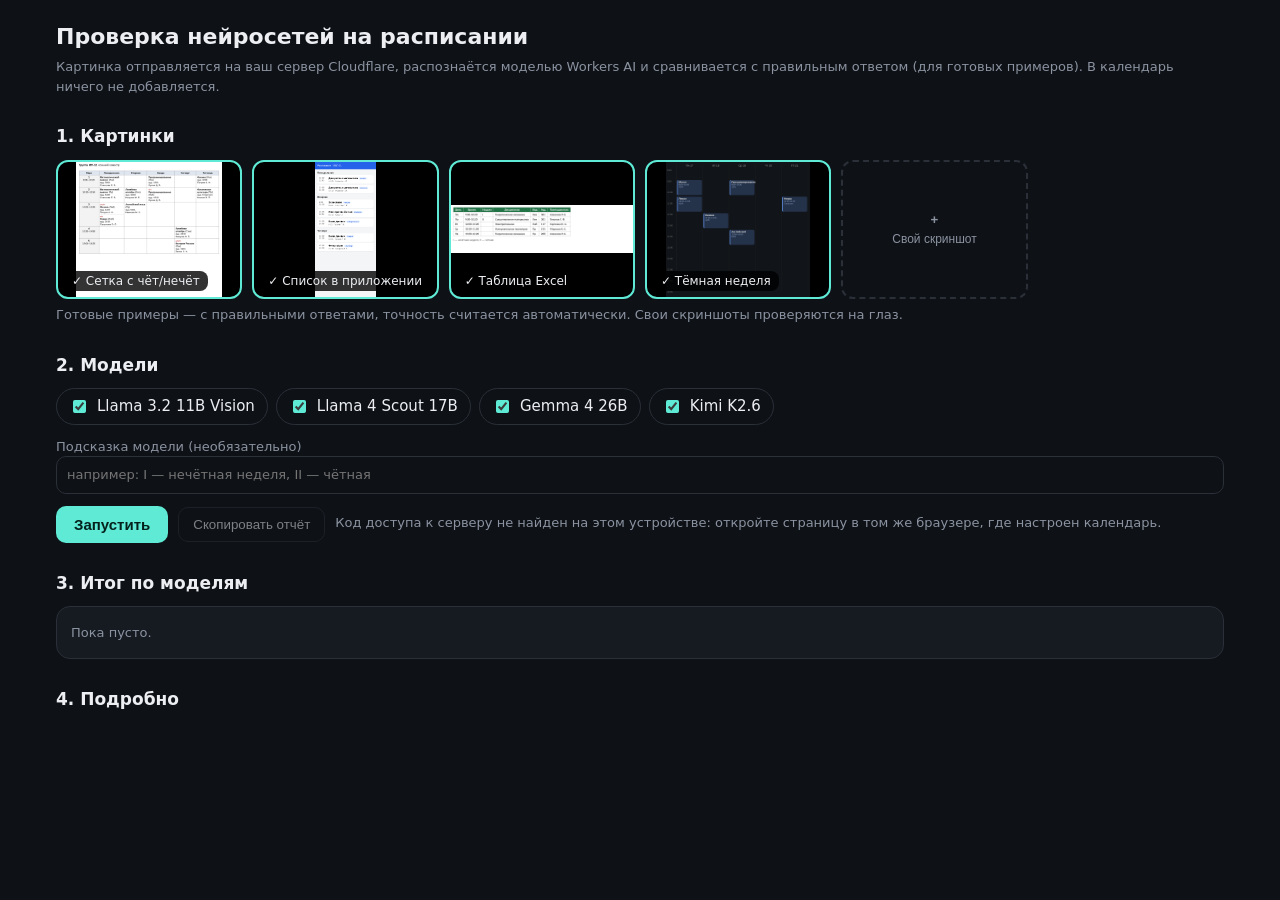
==== ai-test/index.html @ 11fc49e7 "Тест нейросетей для распознавания расписания: /ai/schedule на сервере и страница ai-test Co-Authored" ====
<!doctype html>
<html lang="ru">
<head>
<meta charset="utf-8">
<meta http-equiv="Content-Security-Policy" content="default-src 'self'; script-src 'self'; style-src 'self' 'unsafe-inline'; img-src 'self' data: blob:; connect-src 'self' https://*.workers.dev; object-src 'none'; base-uri 'self'; form-action 'none'">
<meta name="viewport" content="width=device-width, initial-scale=1">
<title>Проверка нейросетей: расписание</title>
<style>
  :root{--bg:#0E1116;--panel:#161A21;--ink:#ECEEF2;--mute:#8B93A1;--line:#2A2F38;--acc:#5EEAD4;--good:#4ADE80;--mid:#FACC15;--bad:#F87171}
  *{box-sizing:border-box}
  body{margin:0;background:var(--bg);color:var(--ink);font:15px/1.5 system-ui,-apple-system,Segoe UI,Roboto,sans-serif}
  main{max-width:1200px;margin:0 auto;padding:20px 16px 60px}
  h1{font-size:22px;margin:0 0 4px}h2{font-size:17px;margin:28px 0 10px}
  .mute{color:var(--mute)}.small{font-size:13px}
  .card{background:var(--panel);border:1px solid var(--line);border-radius:14px;padding:14px}
  .imgs{display:grid;grid-template-columns:repeat(auto-fill,minmax(170px,1fr));gap:10px}
  .img{position:relative;border:2px solid var(--line);border-radius:12px;overflow:hidden;cursor:pointer;background:#000;aspect-ratio:4/3}
  .img img{width:100%;height:100%;object-fit:contain;display:block}
  .img.on{border-color:var(--acc)}
  .img span{position:absolute;left:6px;bottom:6px;background:#000c;padding:1px 8px;border-radius:8px;font-size:12px}
  .img button{position:absolute;right:6px;top:6px;border:0;background:#000c;color:#fff;border-radius:8px;cursor:pointer}
  .add{display:flex;align-items:center;justify-content:center;flex-direction:column;gap:4px;color:var(--mute);border-style:dashed;background:transparent}
  .models{display:flex;flex-wrap:wrap;gap:8px}
  .chip{display:flex;align-items:center;gap:8px;border:1px solid var(--line);border-radius:20px;padding:6px 12px;cursor:pointer;user-select:none}
  .chip input{accent-color:var(--acc)}
  .row{display:flex;flex-wrap:wrap;gap:10px;align-items:center;margin-top:12px}
  button.go{background:var(--acc);color:#04211c;border:0;border-radius:10px;padding:10px 18px;font-weight:600;font-size:15px;cursor:pointer}
  button.sec{background:transparent;color:var(--ink);border:1px solid var(--line);border-radius:10px;padding:9px 14px;cursor:pointer}
  button:disabled{opacity:.5;cursor:default}
  input[type=text],textarea{width:100%;background:var(--bg);color:var(--ink);border:1px solid var(--line);border-radius:10px;padding:8px 10px;font:inherit}
  table{border-collapse:collapse;width:100%}
  th,td{border-bottom:1px solid var(--line);padding:7px 8px;text-align:left;vertical-align:top}
  th{color:var(--mute);font-weight:500;font-size:13px}
  .score{font-weight:700;font-variant-numeric:tabular-nums}
  .g{color:var(--good)}.m{color:var(--mid)}.b{color:var(--bad)}
  details{margin-top:6px}summary{cursor:pointer;color:var(--mute);font-size:13px}
  .lt{font-size:12.5px}.lt td{padding:3px 6px}.lt .x{color:var(--bad)}.lt .ok{color:var(--good)}
  pre{white-space:pre-wrap;word-break:break-word;font-size:12px;background:var(--bg);border-radius:8px;padding:8px;max-height:260px;overflow:auto}
  .status{min-height:22px}
  .err{color:var(--bad)}
</style>
</head>
<body>
<main>
  <h1>Проверка нейросетей на расписании</h1>
  <div class="mute small">Картинка отправляется на ваш сервер Cloudflare, распознаётся моделью Workers AI и сравнивается с правильным ответом (для готовых примеров). В календарь ничего не добавляется.</div>

  <h2>1. Картинки</h2>
  <div class="imgs" id="imgs"></div>
  <input type="file" id="file" accept="image/*" multiple hidden>
  <div class="mute small" style="margin-top:6px">Готовые примеры — с правильными ответами, точность считается автоматически. Свои скриншоты проверяются на глаз.</div>

  <h2>2. Модели</h2>
  <div class="models" id="models"></div>
  <div class="row">
    <label style="flex:1;min-width:240px" class="small mute">Подсказка модели (необязательно)
      <input type="text" id="hint" placeholder="например: I — нечётная неделя, II — чётная">
    </label>
  </div>
  <div class="row">
    <button class="go" id="go">Запустить</button>
    <button class="sec" id="copy" disabled>Скопировать отчёт</button>
    <span class="status small mute" id="status"></span>
  </div>

  <h2>3. Итог по моделям</h2>
  <div class="card" id="summary"><span class="mute small">Пока пусто.</span></div>

  <h2>4. Подробно</h2>
  <div id="results"></div>
</main>
<script src="test.js?v=1"></script>
</body>
</html>
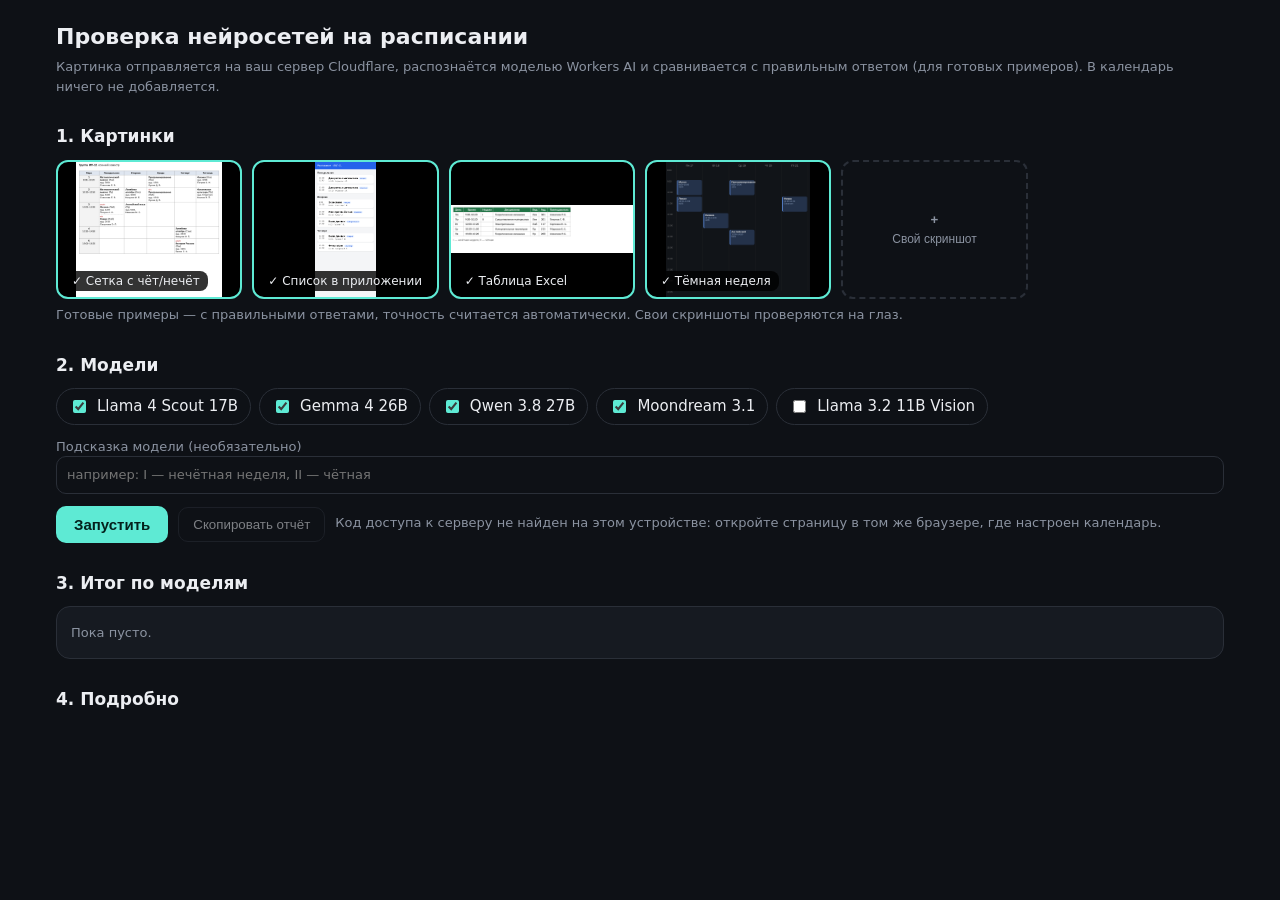
==== commit 20993bc9: "Тест нейросетей: Qwen 3.8 и Moondream вместо снятой Kimi, запас токенов, разбор обрезанного ответа C" ====
--- a/ai-test/index.html
+++ b/ai-test/index.html
@@ -69,6 +69,6 @@
   <h2>4. Подробно</h2>
   <div id="results"></div>
 </main>
-<script src="test.js?v=1"></script>
+<script src="test.js?v=2"></script>
 </body>
 </html>
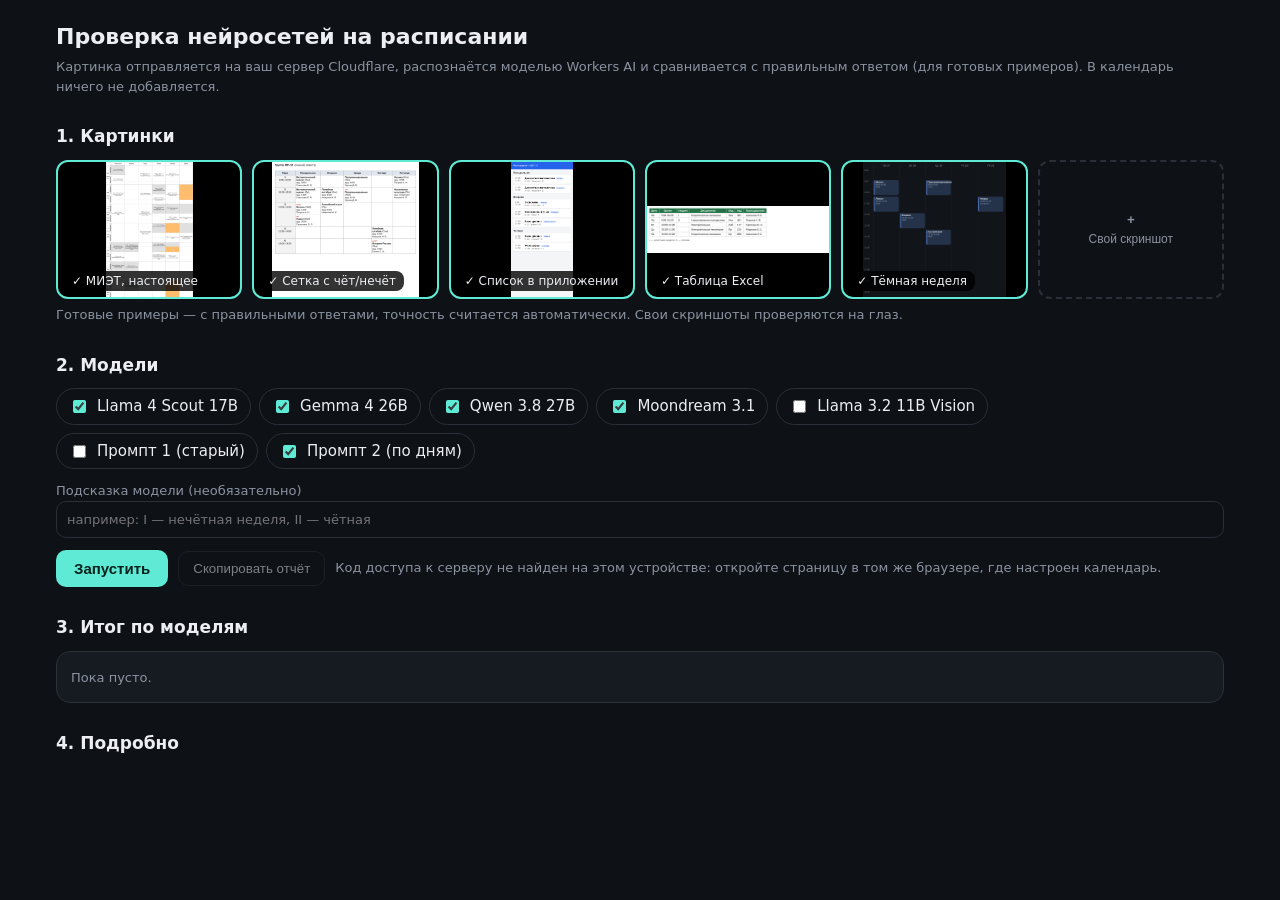
==== commit 1e64eac7: "Тест нейросетей: настоящее расписание МИЭТ с эталоном, промпт 2 (по дням), сравнение промптов Co-Aut" ====
--- a/ai-test/index.html
+++ b/ai-test/index.html
@@ -52,6 +52,7 @@
 
   <h2>2. Модели</h2>
   <div class="models" id="models"></div>
+  <div class="models" id="prompts" style="margin-top:8px"></div>
   <div class="row">
     <label style="flex:1;min-width:240px" class="small mute">Подсказка модели (необязательно)
       <input type="text" id="hint" placeholder="например: I — нечётная неделя, II — чётная">
@@ -69,6 +70,6 @@
   <h2>4. Подробно</h2>
   <div id="results"></div>
 </main>
-<script src="test.js?v=2"></script>
+<script src="test.js?v=3"></script>
 </body>
 </html>
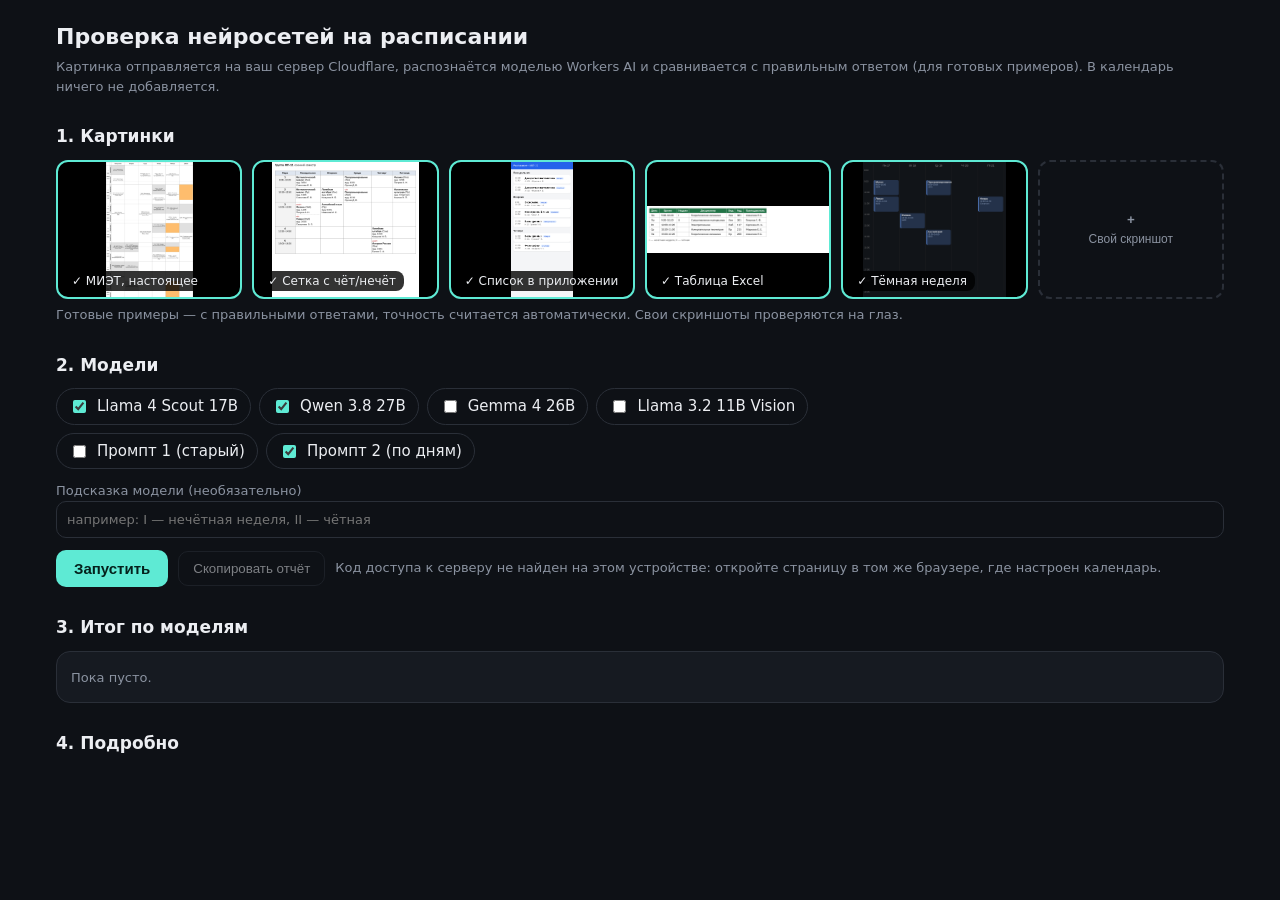
==== commit fce2821a: "Тест нейросетей: восстановление испорченного JSON по занятиям, Qwen и Scout по умолчанию Co-Authored" ====
--- a/ai-test/index.html
+++ b/ai-test/index.html
@@ -70,6 +70,6 @@
   <h2>4. Подробно</h2>
   <div id="results"></div>
 </main>
-<script src="test.js?v=3"></script>
+<script src="test.js?v=4"></script>
 </body>
 </html>
